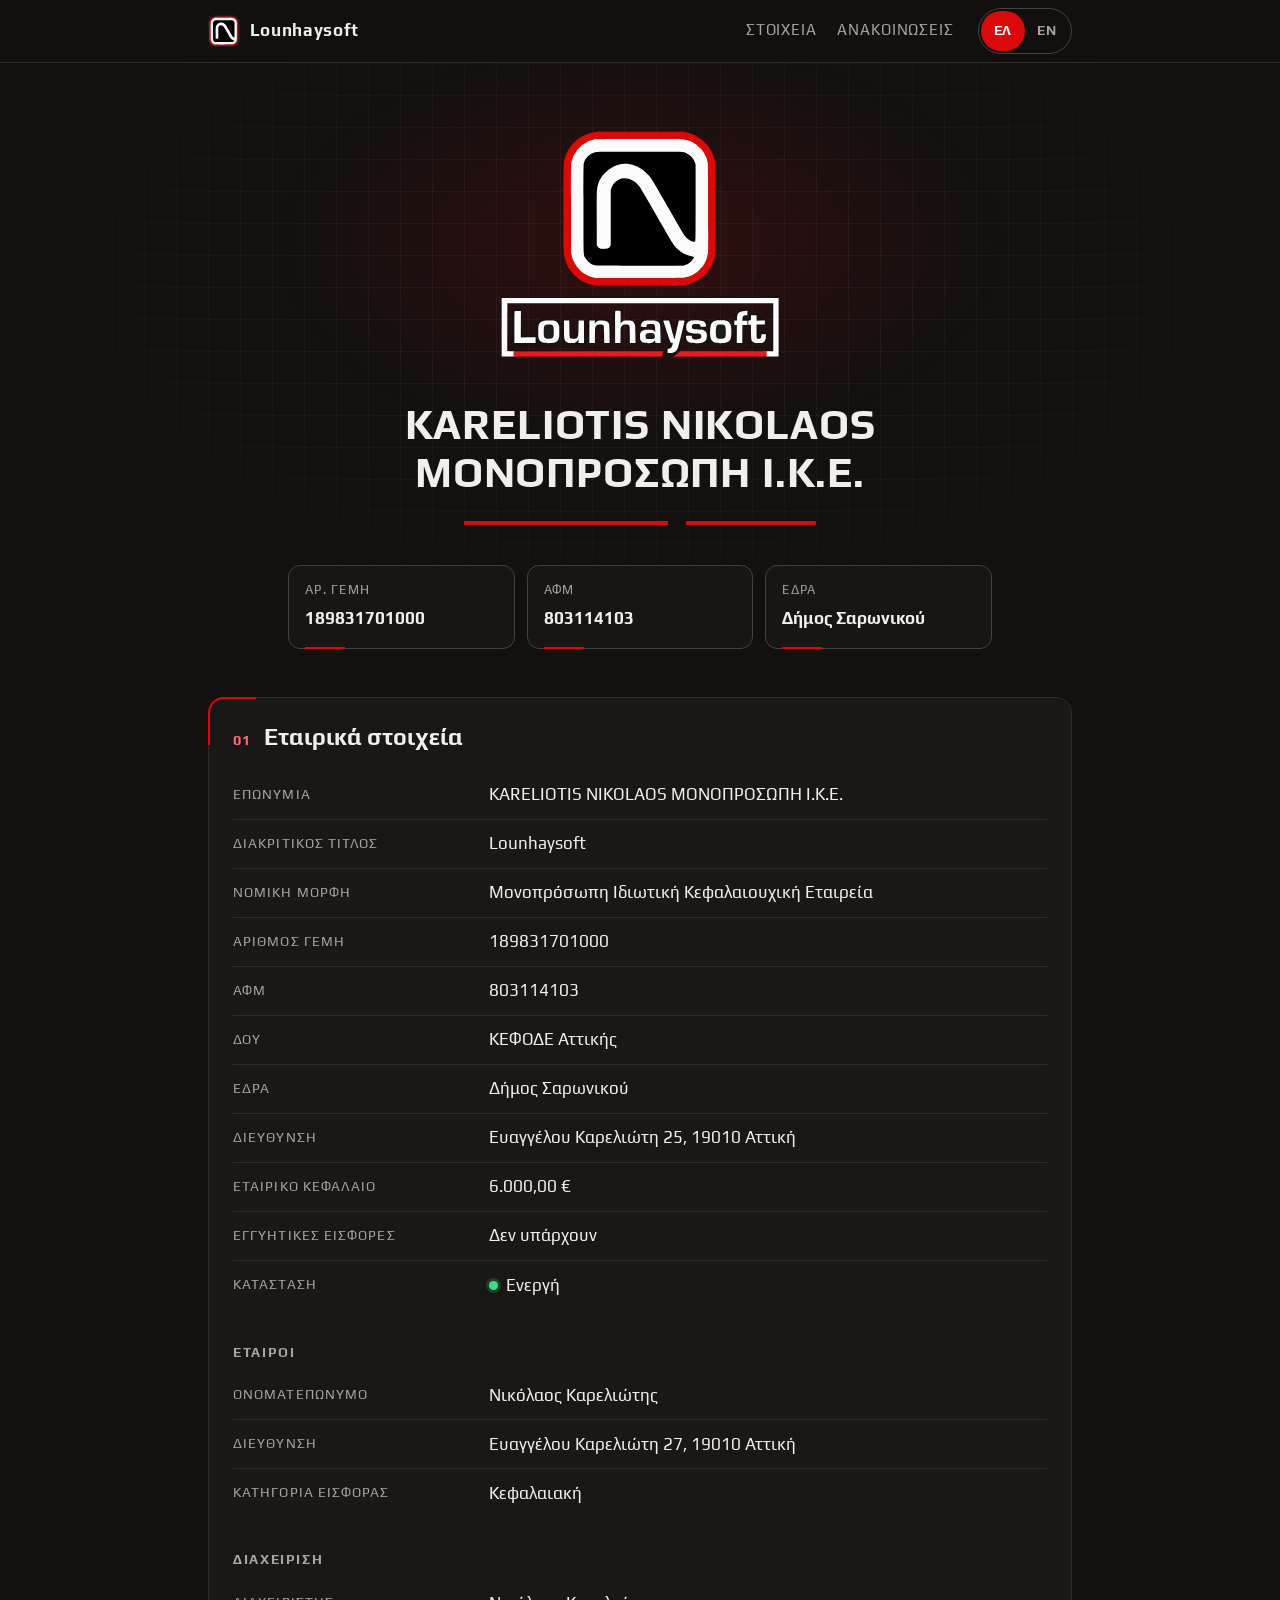
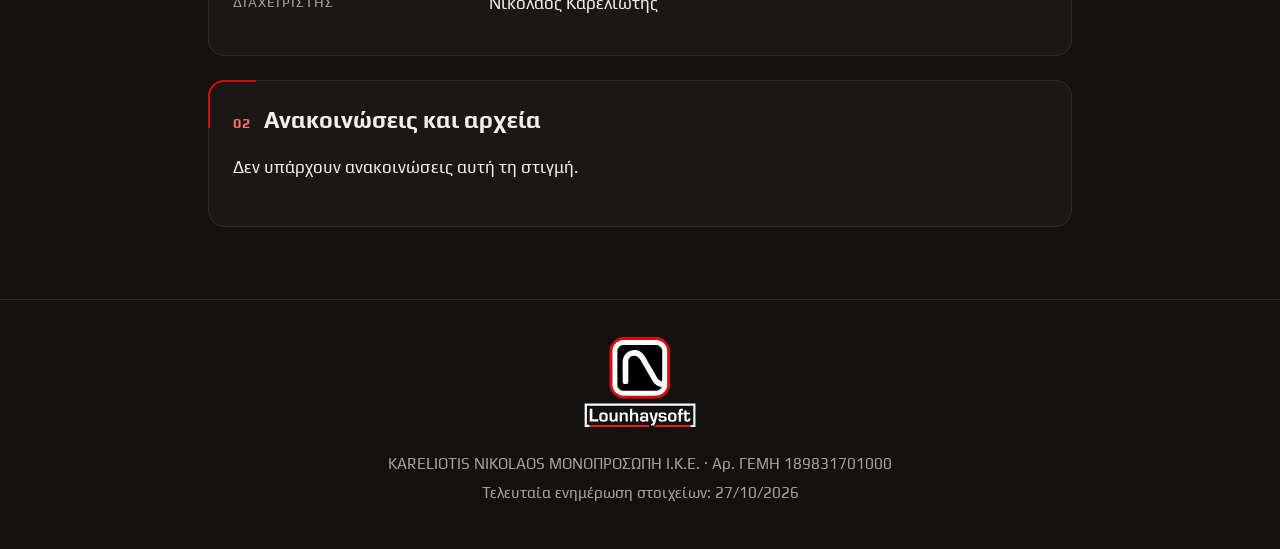
==== index.html @ 2d6e82cb "Add English version and language switch Add an English translation of the page at en/ and a ΕΛ/EN sw" ====
<!doctype html>
<html lang="el">
<head>
  <meta charset="utf-8">
  <meta name="viewport" content="width=device-width, initial-scale=1">
  <title>Lounhaysoft – KARELIOTIS NIKOLAOS ΜΟΝΟΠΡΟΣΩΠΗ Ι.Κ.Ε.</title>
  <meta name="description" content="Εταιρική ιστοσελίδα της KARELIOTIS NIKOLAOS ΜΟΝΟΠΡΟΣΩΠΗ Ι.Κ.Ε. (Lounhaysoft) σύμφωνα με το άρθρο 47 του ν. 4072/2012.">
  <meta name="color-scheme" content="dark">
  <meta name="theme-color" content="#121110">
  <link rel="alternate" hreflang="el" href="./">
  <link rel="alternate" hreflang="en" href="en/">
  <link rel="icon" href="favicon.svg" type="image/svg+xml">
  <link rel="preload" href="fonts/play-regular.woff2" as="font" type="font/woff2" crossorigin>
  <link rel="preload" href="fonts/play-bold.woff2" as="font" type="font/woff2" crossorigin>
  <link rel="stylesheet" href="styles.css">
  <script src="glow.js" defer></script>
</head>
<body>
  <a class="skip-link" href="#main">Μετάβαση στο κύριο περιεχόμενο</a>

  <header class="topbar">
    <div class="container topbar-inner">
      <a class="mark" href="./">
        <img src="favicon.svg" alt="" width="32" height="32">
        <span lang="en">Lounhaysoft</span>
      </a>
      <div class="topbar-end">
        <nav aria-label="Κύρια πλοήγηση">
          <ul class="nav-list">
            <li><a href="#stoixeia">Στοιχεία</a></li>
            <li><a href="#anakoinoseis">Ανακοινώσεις</a></li>
          </ul>
        </nav>
        <nav class="lang-switch" aria-label="Γλώσσα">
          <ul>
            <li><a href="./" aria-current="page" title="Ελληνικά">ΕΛ</a></li>
            <li><a href="en/" lang="en" hreflang="en" title="English">EN</a></li>
          </ul>
        </nav>
      </div>
    </div>
  </header>

  <main id="main" tabindex="-1">
    <section class="hero" aria-labelledby="page-title">
      <div class="container hero-inner">
        <img class="hero-logo" src="logo.svg" alt="Λογότυπο Lounhaysoft" width="592" height="494">
        <h1 id="page-title">KARELIOTIS NIKOLAOS<br> ΜΟΝΟΠΡΟΣΩΠΗ Ι.Κ.Ε.</h1>
        <div class="notch-rule" aria-hidden="true"></div>

        <ul class="facts" aria-label="Βασικά στοιχεία">
          <li><span class="label">Αρ. ΓΕΜΗ</span><span class="value">189831701000</span></li>
          <li><span class="label">ΑΦΜ</span><span class="value">803114103</span></li>
          <li><span class="label">Έδρα</span><span class="value">Δήμος Σαρωνικού</span></li>
        </ul>
      </div>
    </section>

    <div class="container sections">
      <section id="stoixeia" aria-labelledby="stoixeia-title" class="panel">
        <h2 id="stoixeia-title"><span class="idx" aria-hidden="true">01</span>Εταιρικά στοιχεία</h2>
        <dl class="details">
          <div><dt>Επωνυμία</dt><dd>KARELIOTIS NIKOLAOS ΜΟΝΟΠΡΟΣΩΠΗ Ι.Κ.Ε.</dd></div>
          <div><dt>Διακριτικός τίτλος</dt><dd lang="en">Lounhaysoft</dd></div>
          <div><dt>Νομική μορφή</dt><dd>Μονοπρόσωπη Ιδιωτική Κεφαλαιουχική Εταιρεία</dd></div>
          <div><dt>Αριθμός ΓΕΜΗ</dt><dd>189831701000</dd></div>
          <div><dt>ΑΦΜ</dt><dd>803114103</dd></div>
          <div><dt>ΔΟΥ</dt><dd>ΚΕΦΟΔΕ Αττικής</dd></div>
          <div><dt>Έδρα</dt><dd>Δήμος Σαρωνικού</dd></div>
          <div><dt>Διεύθυνση</dt><dd>Ευαγγέλου Καρελιώτη 25, 19010 Αττική</dd></div>
          <div><dt>Εταιρικό κεφάλαιο</dt><dd>6.000,00 €</dd></div>
          <div><dt>Εγγυητικές εισφορές</dt><dd>Δεν υπάρχουν</dd></div>
          <div><dt>Κατάσταση</dt><dd><span class="status">Ενεργή</span></dd></div>
        </dl>

        <h3>Εταίροι</h3>
        <dl class="details">
          <div><dt>Ονοματεπώνυμο</dt><dd>Νικόλαος Καρελιώτης</dd></div>
          <div><dt>Διεύθυνση</dt><dd>Ευαγγέλου Καρελιώτη 27, 19010 Αττική</dd></div>
          <div><dt>Κατηγορία εισφοράς</dt><dd>Κεφαλαιακή</dd></div>
        </dl>

        <h3>Διαχείριση</h3>
        <dl class="details">
          <div><dt>Διαχειριστής</dt><dd>Νικόλαος Καρελιώτης</dd></div>
        </dl>
      </section>

      <section id="anakoinoseis" aria-labelledby="anakoinoseis-title" class="panel">
        <h2 id="anakoinoseis-title"><span class="idx" aria-hidden="true">02</span>Ανακοινώσεις και αρχεία</h2>
        <p>Δεν υπάρχουν ανακοινώσεις αυτή τη στιγμή.</p>
      </section>
    </div>
  </main>

  <footer class="site-footer">
    <div class="container">
      <img class="footer-logo" src="logo.svg" alt="Lounhaysoft" width="592" height="494" loading="lazy">
      <p>KARELIOTIS NIKOLAOS ΜΟΝΟΠΡΟΣΩΠΗ Ι.Κ.Ε. · Αρ. ΓΕΜΗ 189831701000</p>
      <p>Τελευταία ενημέρωση στοιχείων: <time datetime="2026-10-27">27/10/2026</time></p>
    </div>
  </footer>
</body>
</html>
---- styles.css ----
/* Χρώματα από το λογότυπο: σκούρο #1d1c1b, κόκκινο #da0a0b, λευκό */
@font-face {
  font-family: "Play";
  src: url("fonts/play-regular.woff2") format("woff2");
  font-weight: 400;
  font-display: swap;
}
@font-face {
  font-family: "Play";
  src: url("fonts/play-bold.woff2") format("woff2");
  font-weight: 700;
  font-display: swap;
}

:root {
  --bg: #121110;
  --panel: #191817;
  --line: #2e2c2a;
  --line-strong: #46423e;
  --text: #f2efea;
  --muted: #a9a39c;
  --red: #da0a0b;
  --red-text: #ff6b6d;
  --link: #ff8a8a;
  --radius: 16px;
}

*, *::before, *::after { box-sizing: border-box; }

html { -webkit-text-size-adjust: 100%; }

body {
  margin: 0;
  background: var(--bg);
  color: var(--text);
  font-family: "Play", system-ui, -apple-system, "Segoe UI", Roboto, "Noto Sans", Arial, sans-serif;
  font-size: 1.0625rem;
  line-height: 1.6;
}

.container {
  max-width: 56rem;
  margin: 0 auto;
  padding: 0 1rem;
}

a { color: var(--link); text-underline-offset: 0.2em; }
a:hover { text-decoration-thickness: 2px; }

:focus-visible {
  outline: 2px solid var(--link);
  outline-offset: 3px;
  border-radius: 4px;
}

.skip-link {
  position: absolute;
  left: 1rem;
  top: -100px;
  z-index: 20;
  padding: 0.75rem 1rem;
  background: var(--text);
  color: var(--bg);
  font-weight: 700;
  border-radius: 8px;
}
.skip-link:focus { top: 1rem; }

/* Μπάρα πλοήγησης */
.topbar {
  position: sticky;
  top: 0;
  z-index: 10;
  background: rgba(18, 17, 16, 0.85);
  backdrop-filter: blur(10px);
  -webkit-backdrop-filter: blur(10px);
  border-bottom: 1px solid var(--line);
}
.topbar-inner {
  display: flex;
  flex-wrap: wrap;
  align-items: center;
  justify-content: space-between;
  gap: 0.25rem 1.5rem;
  padding-top: 0.5rem;
  padding-bottom: 0.5rem;
}
.mark {
  display: inline-flex;
  align-items: center;
  gap: 0.6rem;
  min-height: 44px;
  color: var(--text);
  text-decoration: none;
  font-weight: 700;
  letter-spacing: 0.04em;
}
.mark img { width: 32px; height: 32px; border-radius: 8px; }

.nav-list {
  display: flex;
  flex-wrap: wrap;
  gap: 0 1.25rem;
  margin: 0;
  padding: 0;
  list-style: none;
}
.nav-list a {
  display: inline-flex;
  align-items: center;
  min-height: 44px;
  color: var(--muted);
  text-decoration: none;
  font-size: 0.95rem;
  letter-spacing: 0.06em;
  text-transform: uppercase;
  border-bottom: 2px solid transparent;
  transition: color 0.15s, border-color 0.15s;
}
.nav-list a:hover { color: var(--text); border-bottom-color: var(--red); }

.topbar-end {
  display: flex;
  flex-wrap: wrap;
  align-items: center;
  gap: 0 1.5rem;
}

/* Επιλογή γλώσσας: η τρέχουσα γλώσσα επισημαίνεται με κόκκινο φόντο */
.lang-switch ul {
  display: flex;
  margin: 0;
  padding: 2px;
  list-style: none;
  border: 1px solid var(--line-strong);
  border-radius: 999px;
}
.lang-switch a {
  display: inline-flex;
  align-items: center;
  justify-content: center;
  min-width: 44px;
  min-height: 40px;
  padding: 0 0.6rem;
  border-radius: 999px;
  color: var(--muted);
  text-decoration: none;
  font-size: 0.85rem;
  font-weight: 700;
  letter-spacing: 0.06em;
  transition: color 0.15s, background-color 0.15s;
}
.lang-switch a:hover { color: var(--text); }
.lang-switch a[aria-current="page"] { background: var(--red); color: #fff; }

main:focus { outline: none; }

/* Κεντρική ενότητα: πλέγμα που σβήνει προς τα άκρα και κόκκινη λάμψη */
.hero {
  position: relative;
  overflow: hidden;
  padding: 3.5rem 0 3rem;
  text-align: center;
  isolation: isolate;
}
.hero::before {
  content: "";
  position: absolute;
  inset: 0;
  z-index: -2;
  background-image:
    linear-gradient(rgba(255, 255, 255, 0.045) 1px, transparent 1px),
    linear-gradient(90deg, rgba(255, 255, 255, 0.045) 1px, transparent 1px);
  background-size: 32px 32px;
  background-position: center top;
  -webkit-mask-image: radial-gradient(ellipse 70% 75% at 50% 35%, #000 30%, transparent 75%);
  mask-image: radial-gradient(ellipse 70% 75% at 50% 35%, #000 30%, transparent 75%);
}
/* Η λάμψη ξεκινά πίσω από το λογότυπο. Το glow.js τη μετακινεί με τον κέρσορα
   μέσω των --gx/--gy και την επαναφέρει όταν ο κέρσορας φύγει. */
.hero::after {
  content: "";
  position: absolute;
  left: 0;
  top: 0;
  z-index: -1;
  width: 46rem;
  height: 26rem;
  transform: translate(calc(var(--gx, 50vw) - 50%), calc(var(--gy, 11rem) - 50%));
  background: radial-gradient(closest-side, rgba(218, 10, 11, 0.16), transparent);
  transition: transform 0.9s cubic-bezier(0.2, 0.7, 0.2, 1);
  will-change: transform;
  pointer-events: none;
}
.hero.is-following::after { transition-duration: 0.35s; }

.hero-logo {
  display: block;
  width: min(300px, 70vw);
  height: auto;
  margin: 0 auto 2rem;
}

h1 {
  margin: 0 0 1.5rem;
  font-size: clamp(1.6rem, 5vw, 2.6rem);
  line-height: 1.15;
  letter-spacing: 0.02em;
  overflow-wrap: anywhere;
}
/* Κόκκινη γραμμή με εγκοπή, όπως η υπογράμμιση του λογοτύπου */
.notch-rule {
  width: min(22rem, 80%);
  height: 4px;
  margin: 0 auto;
  background: linear-gradient(90deg,
    var(--red) 0 58%, transparent 58% 63%, var(--red) 63% 100%);
  border-radius: 1px;
}

.facts {
  display: grid;
  grid-template-columns: repeat(3, minmax(0, 1fr));
  gap: 0.75rem;
  max-width: 44rem;
  margin: 2.5rem auto 0;
  padding: 0;
  list-style: none;
  text-align: left;
}
.facts li {
  position: relative;
  display: flex;
  flex-direction: column;
  gap: 0.25rem;
  padding: 0.9rem 1rem 1rem;
  background: rgba(25, 24, 23, 0.8);
  border: 1px solid var(--line-strong);
  border-radius: 12px;
}
.facts li::after {
  content: "";
  position: absolute;
  left: 1rem;
  bottom: -1px;
  width: 2.5rem;
  height: 2px;
  background: var(--red);
}
.label {
  color: var(--muted);
  font-size: 0.8rem;
  letter-spacing: 0.1em;
  text-transform: uppercase;
}
.value { font-weight: 700; overflow-wrap: anywhere; }

/* Ενότητες */
.sections { padding-bottom: 3rem; }

.panel {
  position: relative;
  margin-bottom: 1.5rem;
  padding: 1.5rem 1.5rem 1.75rem;
  background: var(--panel);
  border: 1px solid var(--line);
  border-radius: var(--radius);
}
/* Γωνιακή κόκκινη λεπτομέρεια, όπως το κόκκινο περίγραμμα του εικονιδίου */
.panel::before {
  content: "";
  position: absolute;
  top: -1px;
  left: -1px;
  width: 3rem;
  height: 3rem;
  border-top: 2px solid var(--red);
  border-left: 2px solid var(--red);
  border-top-left-radius: var(--radius);
  pointer-events: none;
}

h2 {
  display: flex;
  align-items: baseline;
  gap: 0.75rem;
  margin: 0 0 1.25rem;
  font-size: 1.45rem;
  line-height: 1.25;
}
.idx {
  color: var(--red-text);
  font-size: 0.9rem;
  letter-spacing: 0.1em;
}
h3 {
  margin: 2rem 0 0.5rem;
  color: var(--muted);
  font-size: 0.85rem;
  font-weight: 700;
  letter-spacing: 0.12em;
  text-transform: uppercase;
}

.details { margin: 0; }
.details > div {
  display: grid;
  grid-template-columns: minmax(10rem, 15rem) 1fr;
  gap: 0.15rem 1rem;
  padding: 0.65rem 0;
  border-bottom: 1px solid var(--line);
}
.details > div:last-child { border-bottom: 0; }
.details dt {
  color: var(--muted);
  font-size: 0.85rem;
  letter-spacing: 0.08em;
  text-transform: uppercase;
  padding-top: 0.15rem;
}
.details dd { margin: 0; overflow-wrap: anywhere; }

.status {
  display: inline-flex;
  align-items: center;
  gap: 0.5rem;
}
.status::before {
  content: "";
  width: 0.55rem;
  height: 0.55rem;
  border-radius: 50%;
  background: #3ddc84;
  box-shadow: 0 0 0 3px rgba(61, 220, 132, 0.18);
}

.docs { list-style: none; margin: 0 0 1rem; padding: 0; }
.docs li {
  display: flex;
  flex-wrap: wrap;
  align-items: center;
  gap: 0.35rem 1rem;
  padding: 0.75rem 0;
  border-bottom: 1px solid var(--line);
}
.docs time { color: var(--muted); min-width: 7.5rem; font-size: 0.95rem; }
.docs a { flex: 1 1 16rem; }
.tag {
  padding: 0.1rem 0.6rem;
  border: 1px solid var(--line-strong);
  border-radius: 999px;
  color: var(--muted);
  font-size: 0.8rem;
  letter-spacing: 0.06em;
}

.muted { color: var(--muted); font-size: 0.95rem; }

.site-footer {
  padding: 2rem 0 2.5rem;
  border-top: 1px solid var(--line);
  color: var(--muted);
  font-size: 0.95rem;
  text-align: center;
}
.footer-logo { display: block; width: 120px; height: auto; margin: 0 auto 1.25rem; }
.site-footer p { margin: 0.25rem 0; }

@media (max-width: 40rem) {
  .facts { grid-template-columns: 1fr; }
  .details > div { grid-template-columns: 1fr; gap: 0; }
  .panel { padding: 1.25rem 1rem 1.5rem; }
  .hero { padding-top: 2.5rem; }
  .nav-list { gap: 0 1rem; }
  .topbar-end { gap: 0 1rem; }
}

@media (prefers-reduced-motion: reduce) {
  * { scroll-behavior: auto !important; transition: none !important; animation: none !important; }
}
@media (prefers-reduced-motion: no-preference) {
  html { scroll-behavior: smooth; scroll-padding-top: 4.5rem; }
}
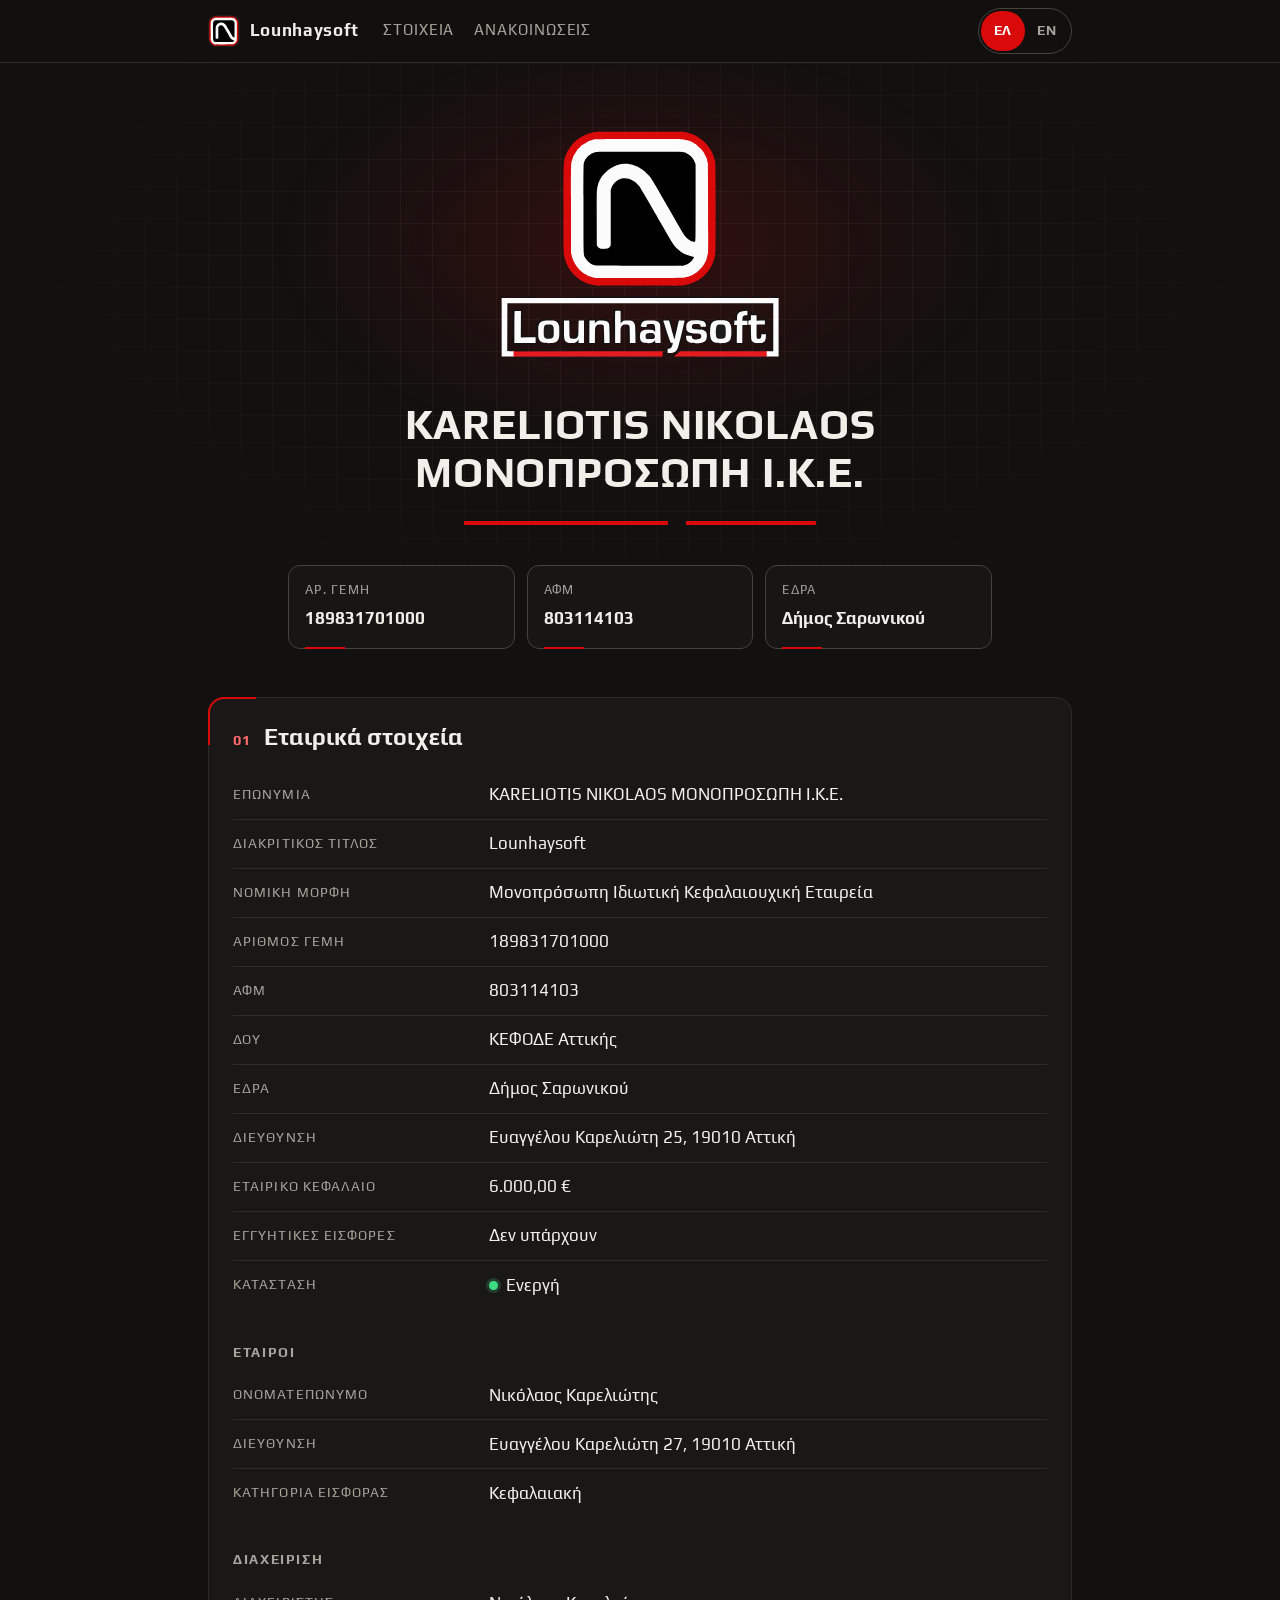
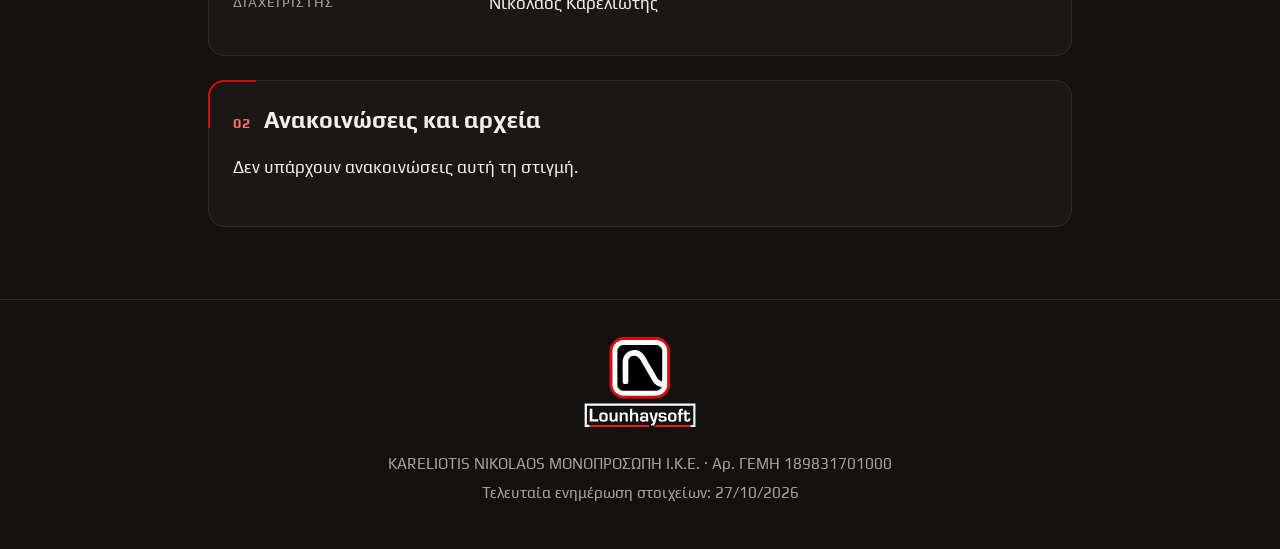
==== commit d5d72194: "Keep top bar menu in place when switching language On screens wider than 640px the menu was right-al" ====
--- a/index.html
+++ b/index.html
@@ -12,8 +12,8 @@
   <link rel="icon" href="favicon.svg" type="image/svg+xml">
   <link rel="preload" href="fonts/play-regular.woff2" as="font" type="font/woff2" crossorigin>
   <link rel="preload" href="fonts/play-bold.woff2" as="font" type="font/woff2" crossorigin>
-  <link rel="stylesheet" href="styles.css">
-  <script src="glow.js" defer></script>
+  <link rel="stylesheet" href="styles.css?v=3">
+  <script src="glow.js?v=2" defer></script>
 </head>
 <body>
   <a class="skip-link" href="#main">Μετάβαση στο κύριο περιεχόμενο</a>
--- a/styles.css
+++ b/styles.css
@@ -119,10 +119,13 @@
 }
 .nav-list a:hover { color: var(--text); border-bottom-color: var(--red); }
 
+/* Η πλοήγηση ξεκινά δίπλα στο λογότυπο, ώστε να μη μετακινείται όταν αλλάζει η γλώσσα */
 .topbar-end {
+  flex: 1;
   display: flex;
   flex-wrap: wrap;
   align-items: center;
+  justify-content: space-between;
   gap: 0 1.5rem;
 }
 
@@ -372,7 +375,10 @@
   .panel { padding: 1.25rem 1rem 1.5rem; }
   .hero { padding-top: 2.5rem; }
   .nav-list { gap: 0 1rem; }
-  .topbar-end { gap: 0 1rem; }
+  /* Στο κινητό: λογότυπο και επιλογή γλώσσας στην πρώτη γραμμή, πλοήγηση από κάτω */
+  .topbar-end { display: contents; }
+  .lang-switch { order: 1; }
+  .topbar-end > nav:first-child { order: 2; flex-basis: 100%; }
 }
 
 @media (prefers-reduced-motion: reduce) {
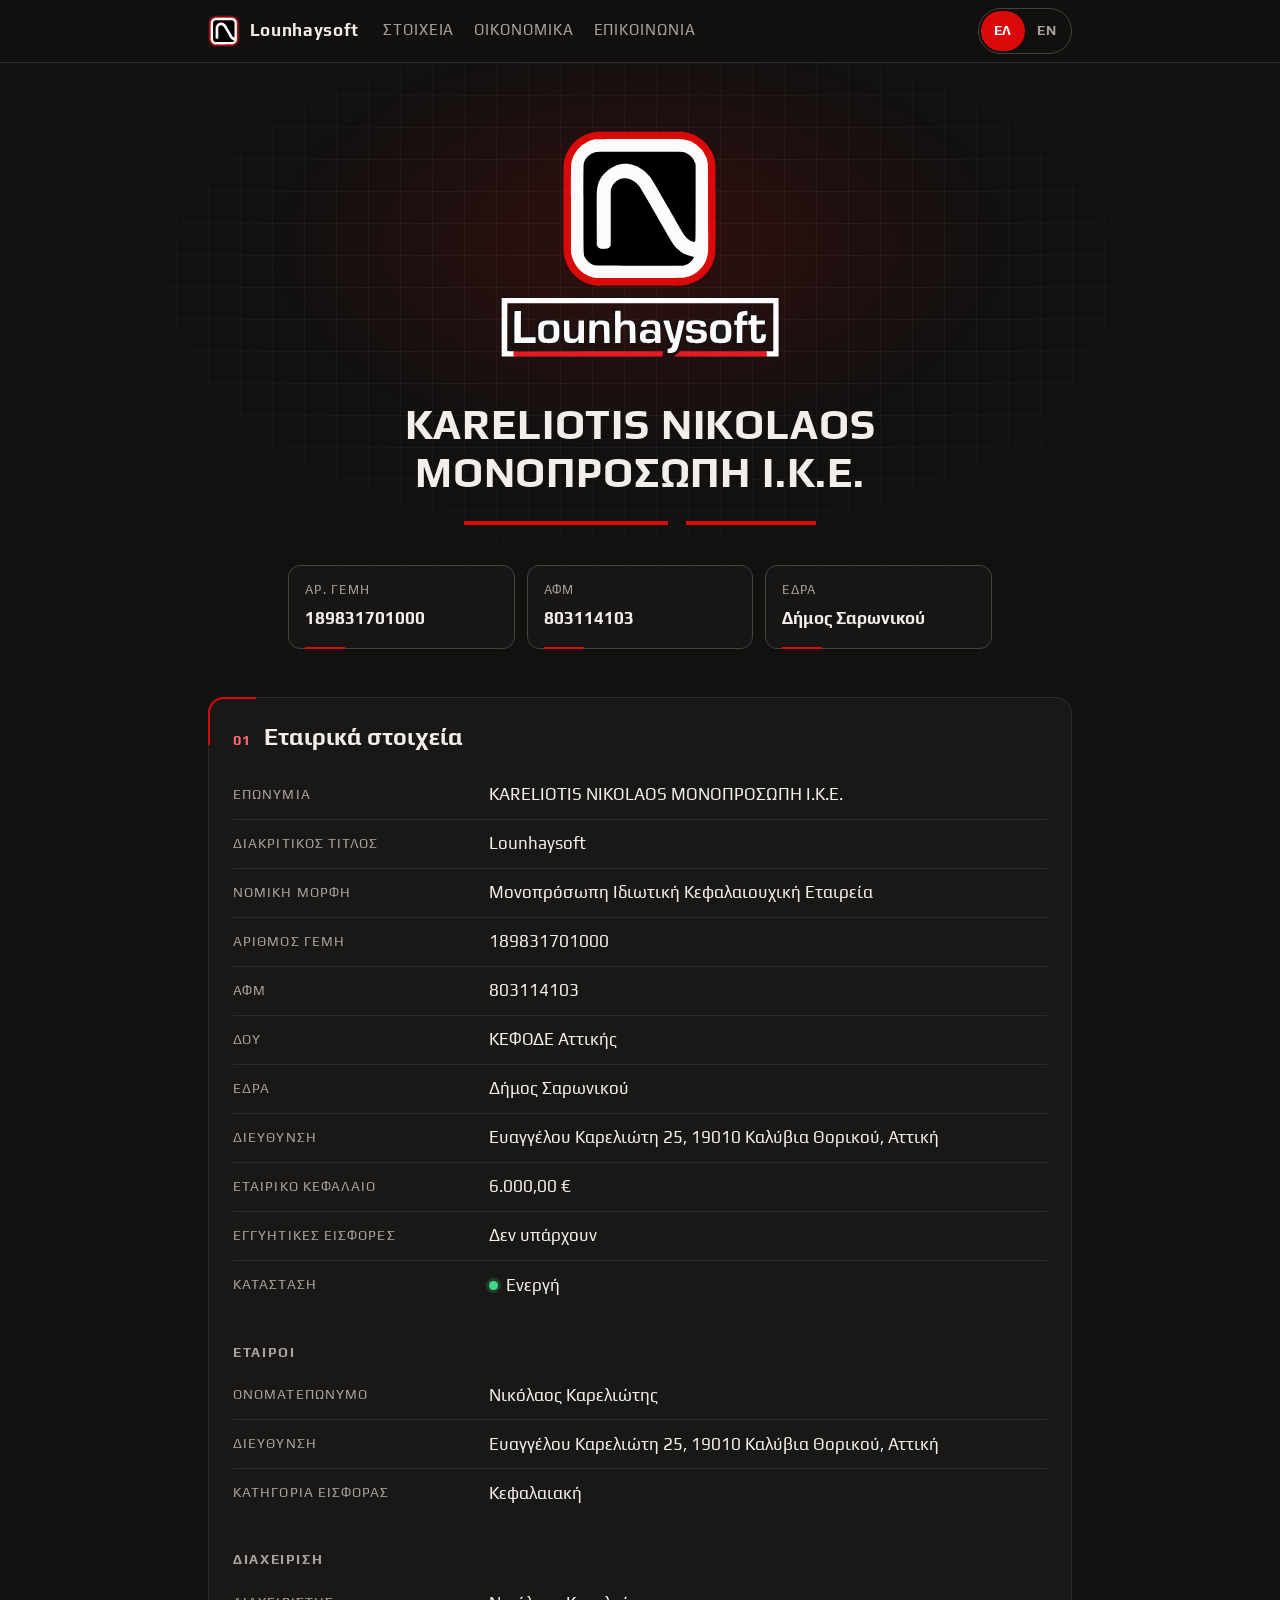
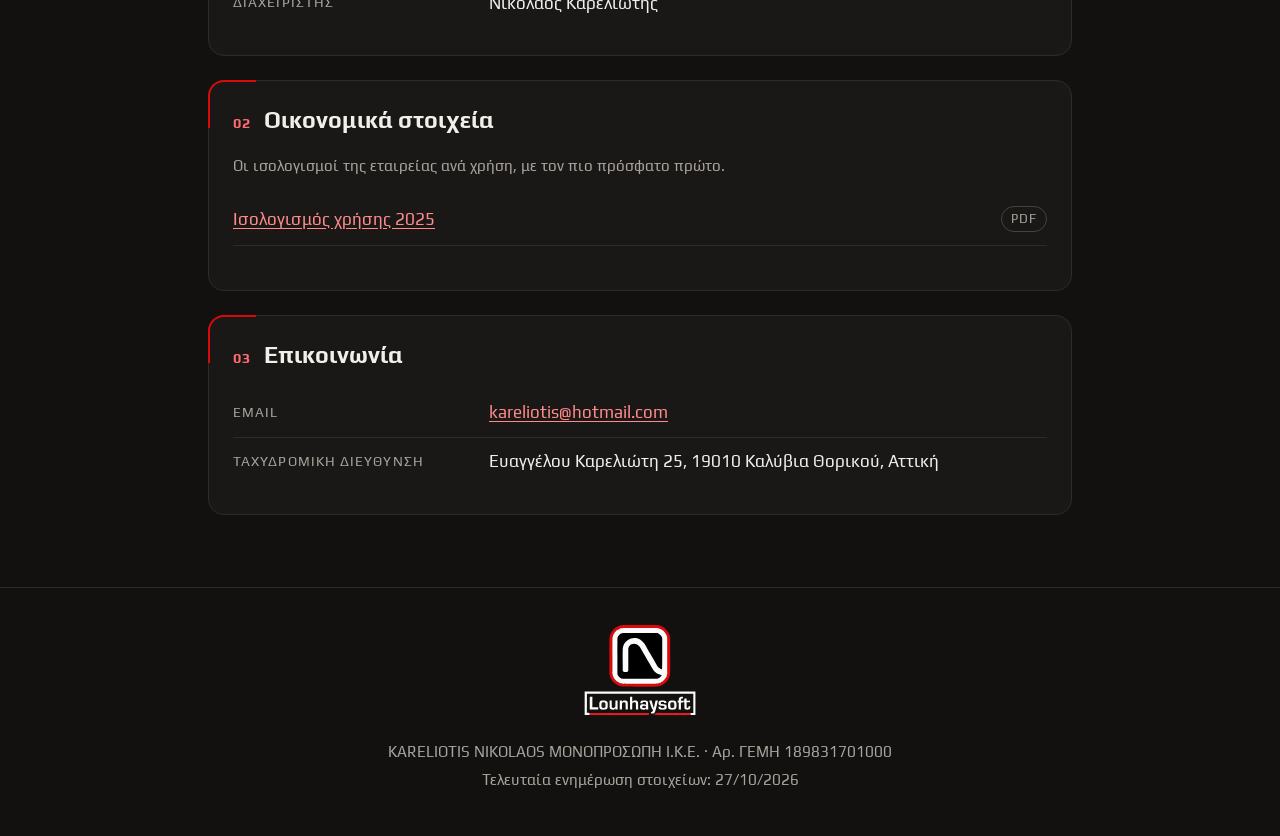
==== commit 8533ae14: "Add financial statements and contact sections Replace the announcements section with a financial sta" ====
--- a/index.html
+++ b/index.html
@@ -12,8 +12,9 @@
   <link rel="icon" href="favicon.svg" type="image/svg+xml">
   <link rel="preload" href="fonts/play-regular.woff2" as="font" type="font/woff2" crossorigin>
   <link rel="preload" href="fonts/play-bold.woff2" as="font" type="font/woff2" crossorigin>
-  <link rel="stylesheet" href="styles.css?v=3">
-  <script src="glow.js?v=2" defer></script>
+  <link rel="stylesheet" href="styles.css?v=5">
+  <script src="glow.js?v=3" defer></script>
+  <script src="topbar.js?v=1" defer></script>
 </head>
 <body>
   <a class="skip-link" href="#main">Μετάβαση στο κύριο περιεχόμενο</a>
@@ -28,7 +29,8 @@
         <nav aria-label="Κύρια πλοήγηση">
           <ul class="nav-list">
             <li><a href="#stoixeia">Στοιχεία</a></li>
-            <li><a href="#anakoinoseis">Ανακοινώσεις</a></li>
+            <li><a href="#oikonomika">Οικονομικά</a></li>
+            <li><a href="#epikoinonia">Επικοινωνία</a></li>
           </ul>
         </nav>
         <nav class="lang-switch" aria-label="Γλώσσα">
@@ -67,7 +69,7 @@
           <div><dt>ΑΦΜ</dt><dd>803114103</dd></div>
           <div><dt>ΔΟΥ</dt><dd>ΚΕΦΟΔΕ Αττικής</dd></div>
           <div><dt>Έδρα</dt><dd>Δήμος Σαρωνικού</dd></div>
-          <div><dt>Διεύθυνση</dt><dd>Ευαγγέλου Καρελιώτη 25, 19010 Αττική</dd></div>
+          <div><dt>Διεύθυνση</dt><dd>Ευαγγέλου Καρελιώτη 25, 19010 Καλύβια Θορικού, Αττική</dd></div>
           <div><dt>Εταιρικό κεφάλαιο</dt><dd>6.000,00 €</dd></div>
           <div><dt>Εγγυητικές εισφορές</dt><dd>Δεν υπάρχουν</dd></div>
           <div><dt>Κατάσταση</dt><dd><span class="status">Ενεργή</span></dd></div>
@@ -76,7 +78,7 @@
         <h3>Εταίροι</h3>
         <dl class="details">
           <div><dt>Ονοματεπώνυμο</dt><dd>Νικόλαος Καρελιώτης</dd></div>
-          <div><dt>Διεύθυνση</dt><dd>Ευαγγέλου Καρελιώτη 27, 19010 Αττική</dd></div>
+          <div><dt>Διεύθυνση</dt><dd>Ευαγγέλου Καρελιώτη 25, 19010 Καλύβια Θορικού, Αττική</dd></div>
           <div><dt>Κατηγορία εισφοράς</dt><dd>Κεφαλαιακή</dd></div>
         </dl>
 
@@ -86,9 +88,21 @@
         </dl>
       </section>
 
-      <section id="anakoinoseis" aria-labelledby="anakoinoseis-title" class="panel">
-        <h2 id="anakoinoseis-title"><span class="idx" aria-hidden="true">02</span>Ανακοινώσεις και αρχεία</h2>
-        <p>Δεν υπάρχουν ανακοινώσεις αυτή τη στιγμή.</p>
+      <section id="oikonomika" aria-labelledby="oikonomika-title" class="panel">
+        <h2 id="oikonomika-title"><span class="idx" aria-hidden="true">02</span>Οικονομικά στοιχεία</h2>
+        <p class="muted">Οι ισολογισμοί της εταιρείας ανά χρήση, με τον πιο πρόσφατο πρώτο.</p>
+        <!-- Newest year first. Each statement is a PDF in financial-statements/, linked from both pages. -->
+        <ul class="docs">
+          <li><a href="financial-statements/balance-sheet-2025.pdf">Ισολογισμός χρήσης 2025</a><span class="tag">PDF</span></li>
+        </ul>
+      </section>
+
+      <section id="epikoinonia" aria-labelledby="epikoinonia-title" class="panel">
+        <h2 id="epikoinonia-title"><span class="idx" aria-hidden="true">03</span>Επικοινωνία</h2>
+        <dl class="details">
+          <div><dt>Email</dt><dd><a href="mailto:kareliotis@hotmail.com">kareliotis@hotmail.com</a></dd></div>
+          <div><dt>Ταχυδρομική διεύθυνση</dt><dd>Ευαγγέλου Καρελιώτη 25, 19010 Καλύβια Θορικού, Αττική</dd></div>
+        </dl>
       </section>
     </div>
   </main>
--- a/styles.css
+++ b/styles.css
@@ -1,4 +1,4 @@
-/* Χρώματα από το λογότυπο: σκούρο #1d1c1b, κόκκινο #da0a0b, λευκό */
+/* Colours from the logo: dark #1d1c1b, red #da0a0b, white */
 @font-face {
   font-family: "Play";
   src: url("fonts/play-regular.woff2") format("woff2");
@@ -66,7 +66,7 @@
 }
 .skip-link:focus { top: 1rem; }
 
-/* Μπάρα πλοήγησης */
+/* Navigation bar */
 .topbar {
   position: sticky;
   top: 0;
@@ -119,7 +119,7 @@
 }
 .nav-list a:hover { color: var(--text); border-bottom-color: var(--red); }
 
-/* Η πλοήγηση ξεκινά δίπλα στο λογότυπο, ώστε να μη μετακινείται όταν αλλάζει η γλώσσα */
+/* The menu starts right after the logo so it does not shift when the language changes */
 .topbar-end {
   flex: 1;
   display: flex;
@@ -129,7 +129,7 @@
   gap: 0 1.5rem;
 }
 
-/* Επιλογή γλώσσας: η τρέχουσα γλώσσα επισημαίνεται με κόκκινο φόντο */
+/* Language switch: the current language is highlighted with a red background */
 .lang-switch ul {
   display: flex;
   margin: 0;
@@ -158,7 +158,13 @@
 
 main:focus { outline: none; }
 
-/* Κεντρική ενότητα: πλέγμα που σβήνει προς τα άκρα και κόκκινη λάμψη */
+/* Keep section titles clear of the sticky top bar when jumping to them.
+   topbar.js sets --topbar-height to the bar's real height, which grows when the menu wraps;
+   the values here are fallbacks for when the script does not run. */
+:root { --topbar-height: 3rem; }
+html { scroll-padding-top: calc(var(--topbar-height) + 1.5rem); }
+
+/* Hero: grid that fades towards the edges, plus a red glow */
 .hero {
   position: relative;
   overflow: hidden;
@@ -179,8 +185,8 @@
   -webkit-mask-image: radial-gradient(ellipse 70% 75% at 50% 35%, #000 30%, transparent 75%);
   mask-image: radial-gradient(ellipse 70% 75% at 50% 35%, #000 30%, transparent 75%);
 }
-/* Η λάμψη ξεκινά πίσω από το λογότυπο. Το glow.js τη μετακινεί με τον κέρσορα
-   μέσω των --gx/--gy και την επαναφέρει όταν ο κέρσορας φύγει. */
+/* The glow starts behind the logo. glow.js moves it with the cursor
+   through --gx/--gy and puts it back when the cursor leaves. */
 .hero::after {
   content: "";
   position: absolute;
@@ -211,7 +217,7 @@
   letter-spacing: 0.02em;
   overflow-wrap: anywhere;
 }
-/* Κόκκινη γραμμή με εγκοπή, όπως η υπογράμμιση του λογοτύπου */
+/* Notched red rule, like the underline in the logo */
 .notch-rule {
   width: min(22rem, 80%);
   height: 4px;
@@ -258,7 +264,7 @@
 }
 .value { font-weight: 700; overflow-wrap: anywhere; }
 
-/* Ενότητες */
+/* Sections */
 .sections { padding-bottom: 3rem; }
 
 .panel {
@@ -269,7 +275,7 @@
   border: 1px solid var(--line);
   border-radius: var(--radius);
 }
-/* Γωνιακή κόκκινη λεπτομέρεια, όπως το κόκκινο περίγραμμα του εικονιδίου */
+/* Red corner accent, like the red outline of the icon */
 .panel::before {
   content: "";
   position: absolute;
@@ -375,7 +381,12 @@
   .panel { padding: 1.25rem 1rem 1.5rem; }
   .hero { padding-top: 2.5rem; }
   .nav-list { gap: 0 1rem; }
-  /* Στο κινητό: λογότυπο και επιλογή γλώσσας στην πρώτη γραμμή, πλοήγηση από κάτω */
+}
+
+/* Below 48rem the logo, menu and language switch no longer fit on one row:
+   logo and language switch go on the first row, menu below */
+@media (max-width: 48rem) {
+  :root { --topbar-height: 6.5rem; }
   .topbar-end { display: contents; }
   .lang-switch { order: 1; }
   .topbar-end > nav:first-child { order: 2; flex-basis: 100%; }
@@ -385,5 +396,5 @@
   * { scroll-behavior: auto !important; transition: none !important; animation: none !important; }
 }
 @media (prefers-reduced-motion: no-preference) {
-  html { scroll-behavior: smooth; scroll-padding-top: 4.5rem; }
-}
+  html { scroll-behavior: smooth; }
+}
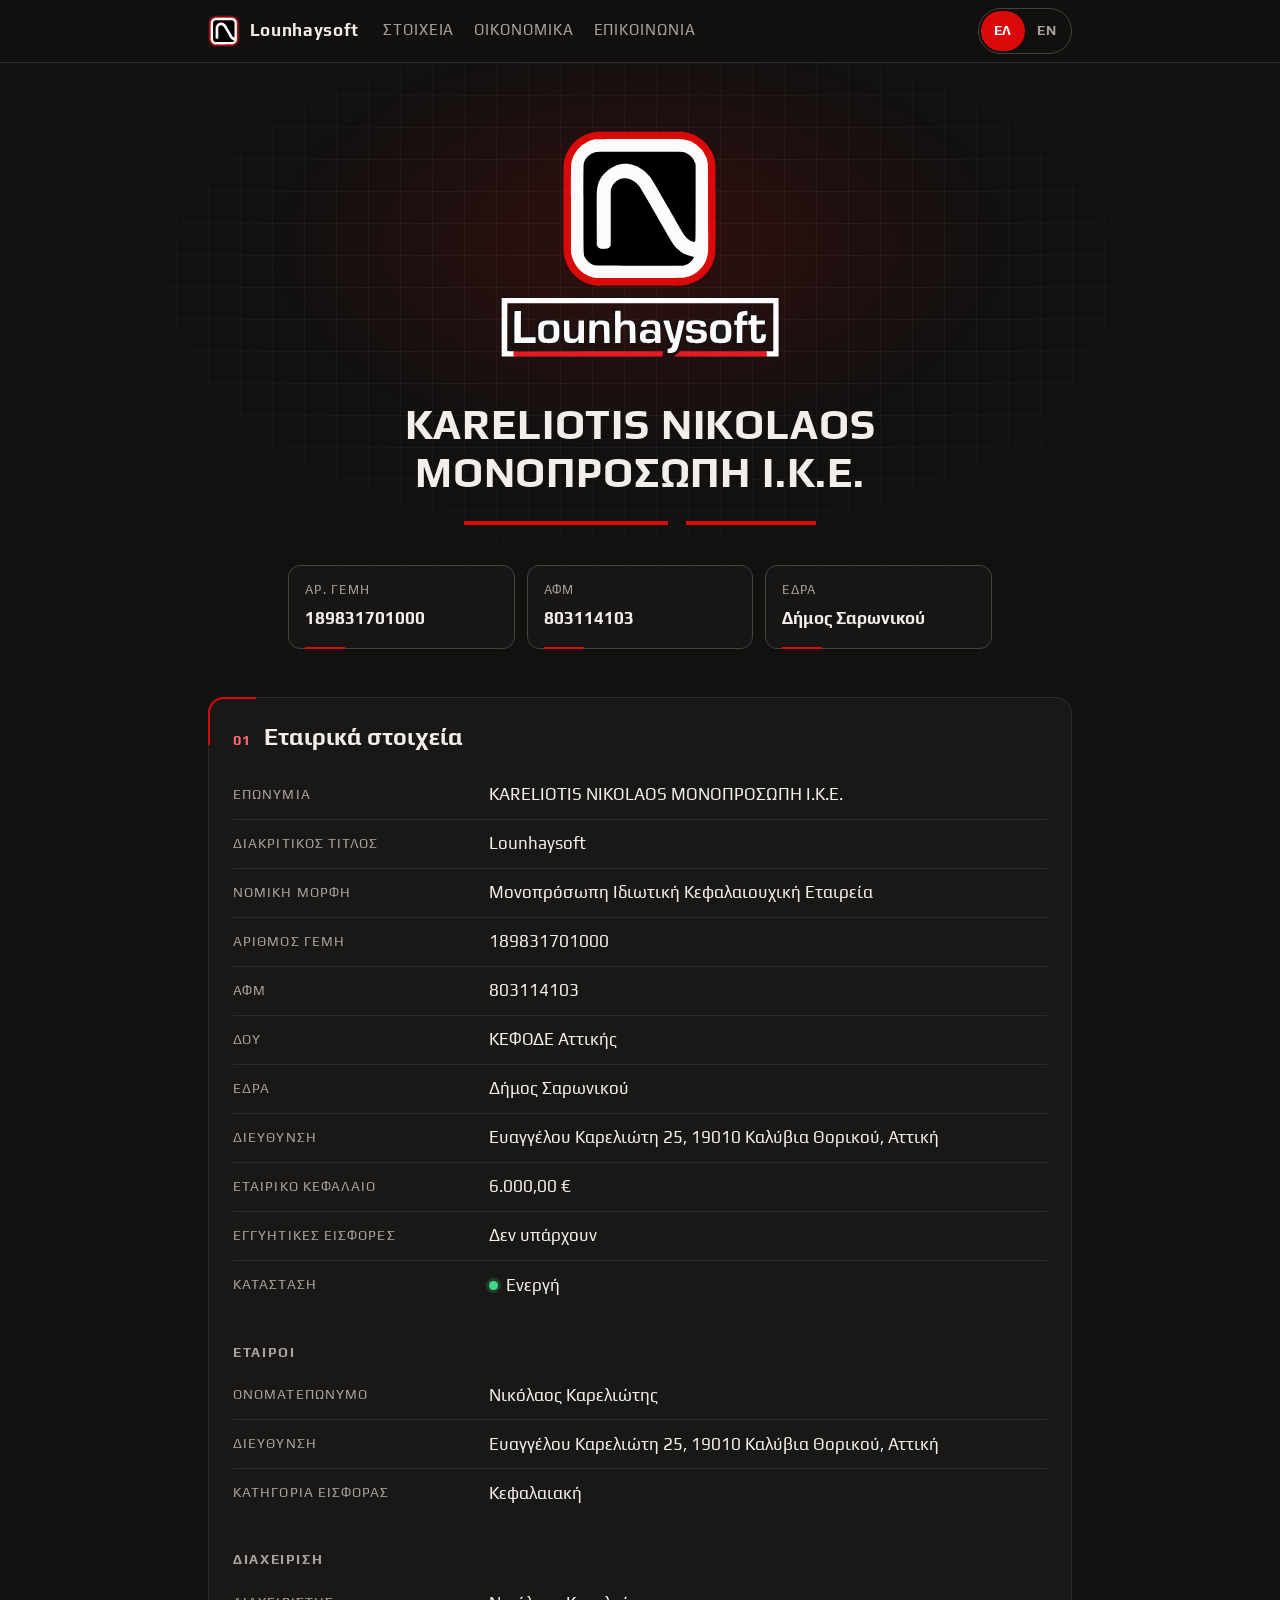
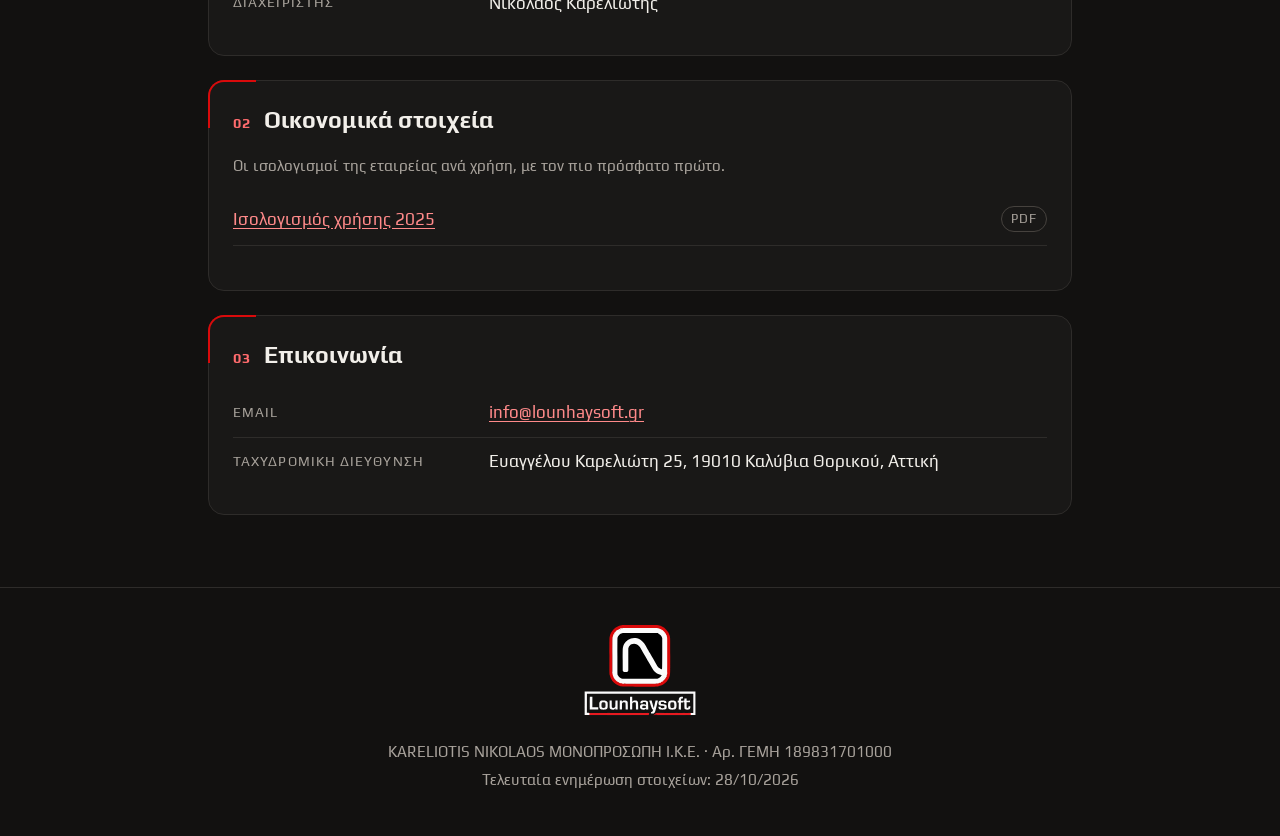
==== commit 9a942e57: "Use info@lounhaysoft.gr as the contact email Replace kareliotis@hotmail.com on both pages and update" ====
--- a/index.html
+++ b/index.html
@@ -100,7 +100,7 @@
       <section id="epikoinonia" aria-labelledby="epikoinonia-title" class="panel">
         <h2 id="epikoinonia-title"><span class="idx" aria-hidden="true">03</span>Επικοινωνία</h2>
         <dl class="details">
-          <div><dt>Email</dt><dd><a href="mailto:kareliotis@hotmail.com">kareliotis@hotmail.com</a></dd></div>
+          <div><dt>Email</dt><dd><a href="mailto:info@lounhaysoft.gr">info@lounhaysoft.gr</a></dd></div>
           <div><dt>Ταχυδρομική διεύθυνση</dt><dd>Ευαγγέλου Καρελιώτη 25, 19010 Καλύβια Θορικού, Αττική</dd></div>
         </dl>
       </section>
@@ -111,7 +111,7 @@
     <div class="container">
       <img class="footer-logo" src="logo.svg" alt="Lounhaysoft" width="592" height="494" loading="lazy">
       <p>KARELIOTIS NIKOLAOS ΜΟΝΟΠΡΟΣΩΠΗ Ι.Κ.Ε. · Αρ. ΓΕΜΗ 189831701000</p>
-      <p>Τελευταία ενημέρωση στοιχείων: <time datetime="2026-10-27">27/10/2026</time></p>
+      <p>Τελευταία ενημέρωση στοιχείων: <time datetime="2026-10-28">28/10/2026</time></p>
     </div>
   </footer>
 </body>
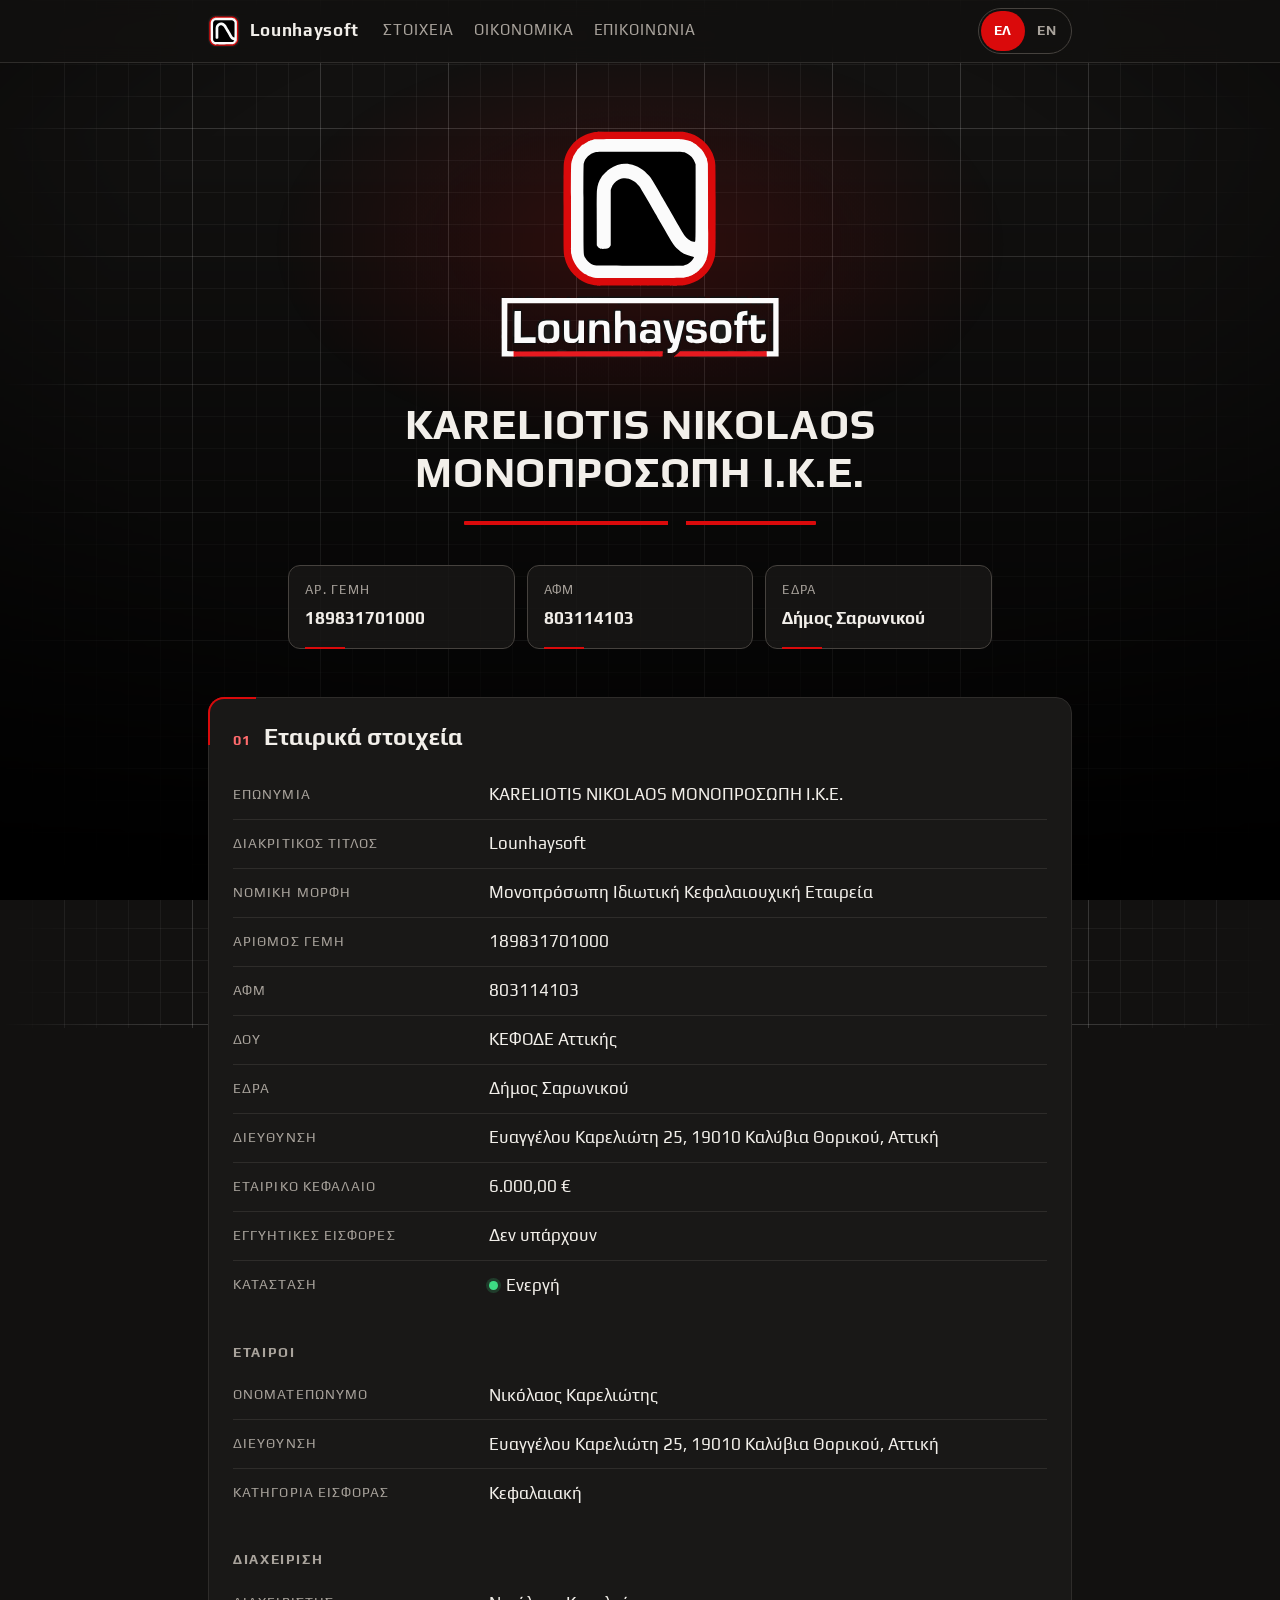
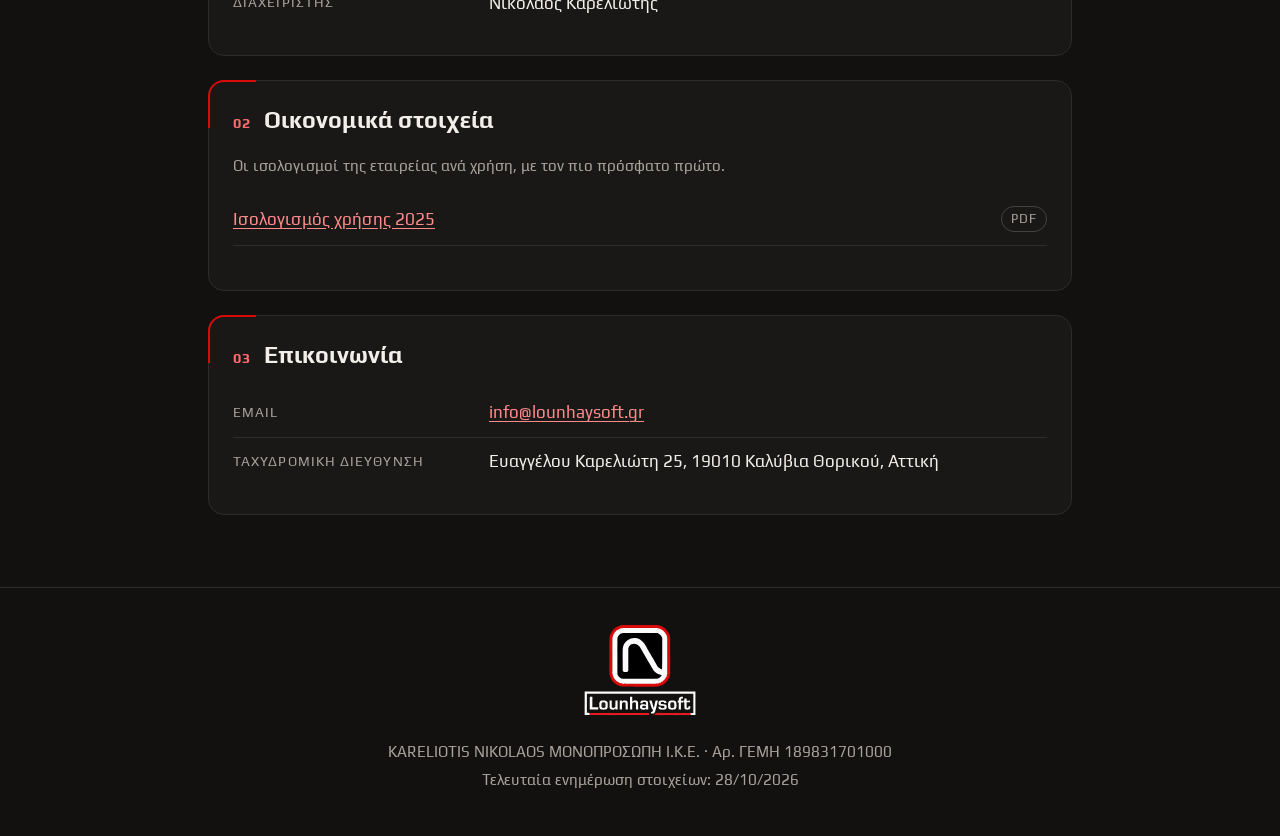
==== commit dcb37e1b: "Extend the background grid to the whole page with parallax Replace the hero-only grid with a fixed p" ====
--- a/index.html
+++ b/index.html
@@ -12,11 +12,13 @@
   <link rel="icon" href="favicon.svg" type="image/svg+xml">
   <link rel="preload" href="fonts/play-regular.woff2" as="font" type="font/woff2" crossorigin>
   <link rel="preload" href="fonts/play-bold.woff2" as="font" type="font/woff2" crossorigin>
-  <link rel="stylesheet" href="styles.css?v=5">
+  <link rel="stylesheet" href="styles.css?v=6">
   <script src="glow.js?v=3" defer></script>
   <script src="topbar.js?v=1" defer></script>
+  <script src="grid-parallax.js?v=1" defer></script>
 </head>
 <body>
+  <div class="grid-backdrop" aria-hidden="true"></div>
   <a class="skip-link" href="#main">Μετάβαση στο κύριο περιεχόμενο</a>
 
   <header class="topbar">
@@ -28,9 +30,9 @@
       <div class="topbar-end">
         <nav aria-label="Κύρια πλοήγηση">
           <ul class="nav-list">
-            <li><a href="#stoixeia">Στοιχεία</a></li>
-            <li><a href="#oikonomika">Οικονομικά</a></li>
-            <li><a href="#epikoinonia">Επικοινωνία</a></li>
+            <li><a href="#details">Στοιχεία</a></li>
+            <li><a href="#financials">Οικονομικά</a></li>
+            <li><a href="#contact">Επικοινωνία</a></li>
           </ul>
         </nav>
         <nav class="lang-switch" aria-label="Γλώσσα">
@@ -59,8 +61,8 @@
     </section>
 
     <div class="container sections">
-      <section id="stoixeia" aria-labelledby="stoixeia-title" class="panel">
-        <h2 id="stoixeia-title"><span class="idx" aria-hidden="true">01</span>Εταιρικά στοιχεία</h2>
+      <section id="details" aria-labelledby="details-title" class="panel">
+        <h2 id="details-title"><span class="idx" aria-hidden="true">01</span>Εταιρικά στοιχεία</h2>
         <dl class="details">
           <div><dt>Επωνυμία</dt><dd>KARELIOTIS NIKOLAOS ΜΟΝΟΠΡΟΣΩΠΗ Ι.Κ.Ε.</dd></div>
           <div><dt>Διακριτικός τίτλος</dt><dd lang="en">Lounhaysoft</dd></div>
@@ -88,8 +90,8 @@
         </dl>
       </section>
 
-      <section id="oikonomika" aria-labelledby="oikonomika-title" class="panel">
-        <h2 id="oikonomika-title"><span class="idx" aria-hidden="true">02</span>Οικονομικά στοιχεία</h2>
+      <section id="financials" aria-labelledby="financials-title" class="panel">
+        <h2 id="financials-title"><span class="idx" aria-hidden="true">02</span>Οικονομικά στοιχεία</h2>
         <p class="muted">Οι ισολογισμοί της εταιρείας ανά χρήση, με τον πιο πρόσφατο πρώτο.</p>
         <!-- Newest year first. Each statement is a PDF in financial-statements/, linked from both pages. -->
         <ul class="docs">
@@ -97,8 +99,8 @@
         </ul>
       </section>
 
-      <section id="epikoinonia" aria-labelledby="epikoinonia-title" class="panel">
-        <h2 id="epikoinonia-title"><span class="idx" aria-hidden="true">03</span>Επικοινωνία</h2>
+      <section id="contact" aria-labelledby="contact-title" class="panel">
+        <h2 id="contact-title"><span class="idx" aria-hidden="true">03</span>Επικοινωνία</h2>
         <dl class="details">
           <div><dt>Email</dt><dd><a href="mailto:info@lounhaysoft.gr">info@lounhaysoft.gr</a></dd></div>
           <div><dt>Ταχυδρομική διεύθυνση</dt><dd>Ευαγγέλου Καρελιώτη 25, 19010 Καλύβια Θορικού, Αττική</dd></div>
--- a/styles.css
+++ b/styles.css
@@ -164,7 +164,45 @@
 :root { --topbar-height: 3rem; }
 html { scroll-padding-top: calc(var(--topbar-height) + 1.5rem); }
 
-/* Hero: grid that fades towards the edges, plus a red glow */
+/* Page-wide grid behind everything, fading towards the sides. Brighter lines every
+   4 cells give the eye something to follow. grid-parallax.js moves it against the
+   scroll direction; the layer is one 128px tile taller than the screen so the shift
+   never shows an empty strip. */
+.grid-backdrop {
+  position: fixed;
+  inset: 0 0 -128px;
+  z-index: -1;
+  background-image:
+    linear-gradient(rgba(255, 255, 255, 0.11) 1px, transparent 1px),
+    linear-gradient(90deg, rgba(255, 255, 255, 0.11) 1px, transparent 1px),
+    repeating-linear-gradient(rgba(255, 255, 255, 0.05) 0 1px, transparent 1px 32px),
+    repeating-linear-gradient(90deg, rgba(255, 255, 255, 0.05) 0 1px, transparent 1px 32px);
+  background-size: 128px 128px;
+  background-position: center top;
+  -webkit-mask-image: linear-gradient(90deg, transparent, #000 12%, #000 88%, transparent);
+  mask-image: linear-gradient(90deg, transparent, #000 12%, #000 88%, transparent);
+  will-change: transform;
+  pointer-events: none;
+}
+
+/* Shade over the grid: a vignette that darkens the edges and corners of the screen,
+   plus a fade that darkens most of the screen down to black at the bottom.
+   It stays fixed to the screen while scrolling, so the effect is always visible.
+   As body::after it paints above the grid but below the hero and panels. */
+body::after {
+  content: "";
+  position: fixed;
+  inset: 0;
+  z-index: -1;
+  background:
+    radial-gradient(ellipse 85% 80% at 50% 40%, transparent 50%, rgba(0, 0, 0, 0.6) 100%),
+    linear-gradient(to bottom, transparent 15%, #000 100%);
+  pointer-events: none;
+}
+
+/* Hero: sits on the page grid, plus a red glow. The glow may spill above and below
+   the hero, but is clipped at the sides so the page never scrolls sideways.
+   Browsers without overflow-x: clip keep the glow clipped to the hero. */
 .hero {
   position: relative;
   overflow: hidden;
@@ -172,18 +210,8 @@
   text-align: center;
   isolation: isolate;
 }
-.hero::before {
-  content: "";
-  position: absolute;
-  inset: 0;
-  z-index: -2;
-  background-image:
-    linear-gradient(rgba(255, 255, 255, 0.045) 1px, transparent 1px),
-    linear-gradient(90deg, rgba(255, 255, 255, 0.045) 1px, transparent 1px);
-  background-size: 32px 32px;
-  background-position: center top;
-  -webkit-mask-image: radial-gradient(ellipse 70% 75% at 50% 35%, #000 30%, transparent 75%);
-  mask-image: radial-gradient(ellipse 70% 75% at 50% 35%, #000 30%, transparent 75%);
+@supports (overflow-x: clip) {
+  .hero { overflow: visible; overflow-x: clip; }
 }
 /* The glow starts behind the logo. glow.js moves it with the cursor
    through --gx/--gy and puts it back when the cursor leaves. */
